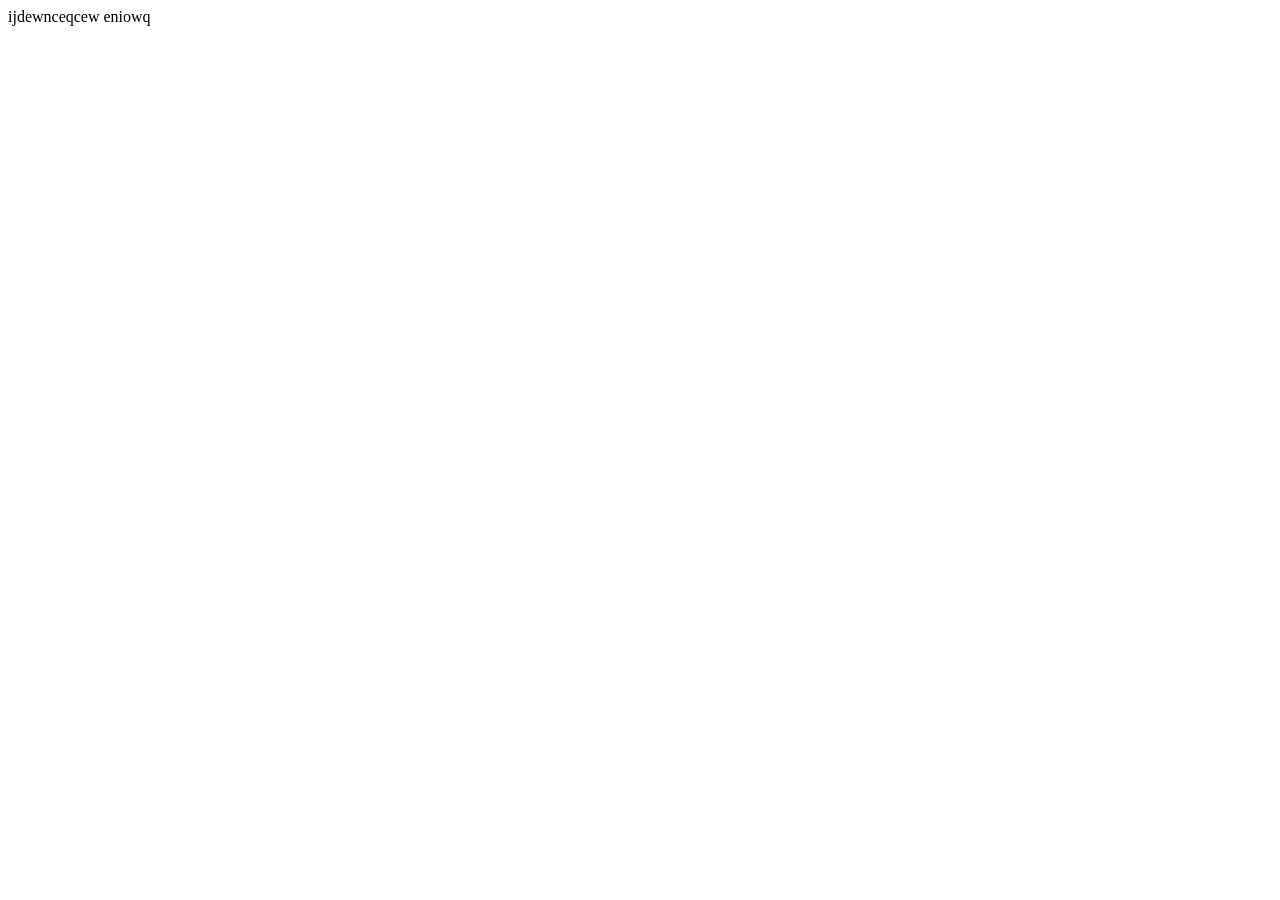
==== viltrixio/html/index.html @ 5497b345 "Update index.html" ====
<!DOCTYPE html>
<html lang="en">
<head>
    <meta charset="UTF-8">
    <meta name="viewport" content="width=device-width, initial-scale=1.0">
    <title>Document</title>
</head>
<body>
    ijdewnceqcew eniowq
</body>
</html>
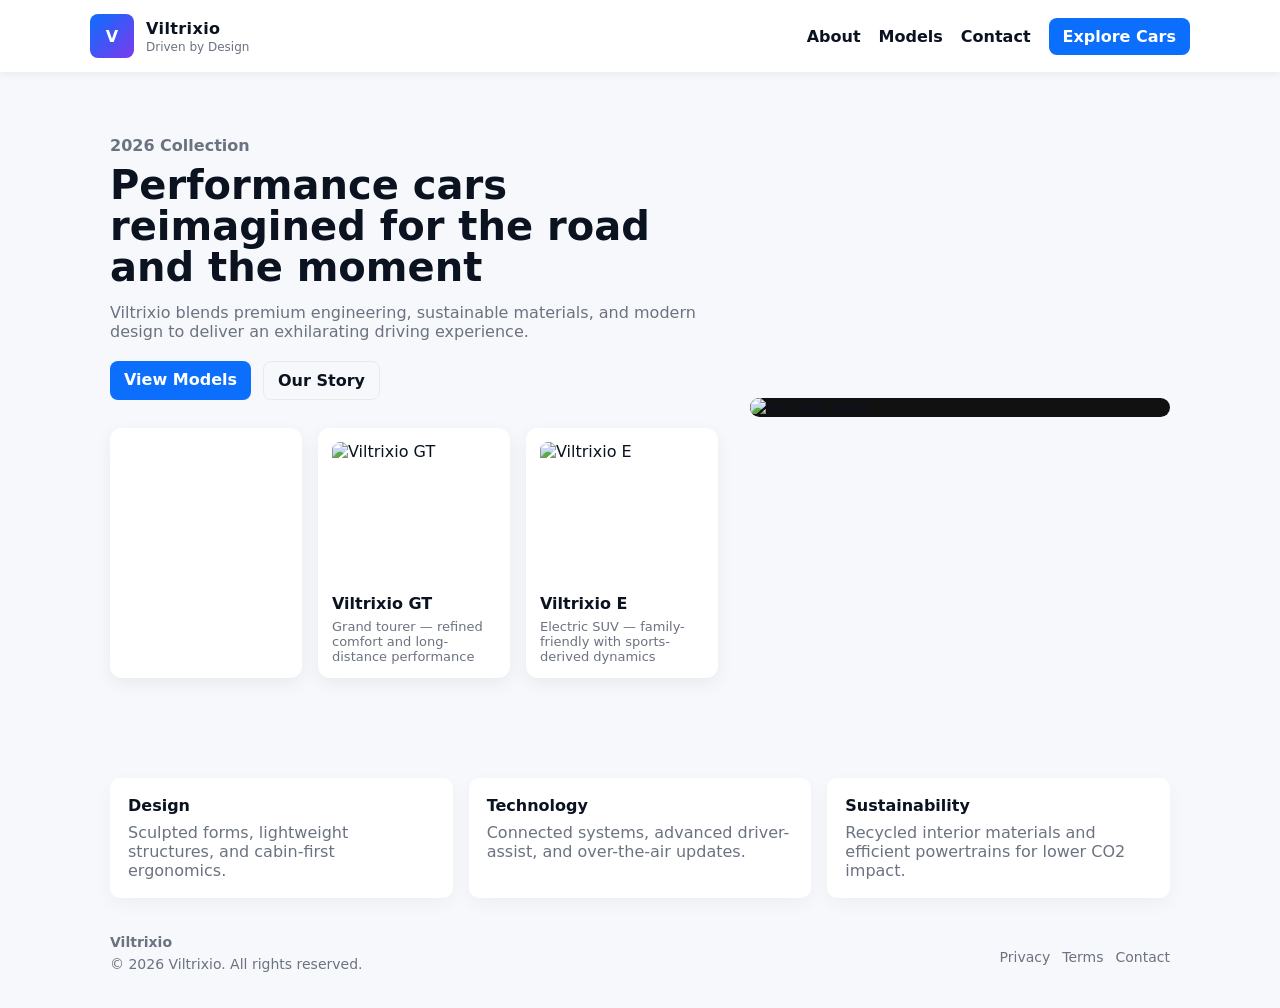
==== commit 1c33fe77: "f" ====
--- a/viltrixio/html/index.html
+++ b/viltrixio/html/index.html
@@ -1,11 +1,181 @@
 <!DOCTYPE html>
 <html lang="en">
 <head>
+        <meta charset="UTF-8">
+        <meta name="viewport" content="width=device-width, initial-scale=1.0">
+        <title>Viltrixio — Driven by Design</title>
+        <meta name="description" content="Viltrixio — Innovative performance cars blending design, technology, and sustainability.">
+        <style>
+            :root{--accent:#0b6efd;--dark:#0b1220;--muted:#6b7280;--card:#ffffff}
+            *{box-sizing:border-box}
+            body{margin:0;font-family:Inter,system-ui,Segoe UI,Roboto,-apple-system,'Helvetica Neue',Arial;color:var(--dark);background:#f7f8fb}
+            header{background:#fff;box-shadow:0 2px 8px rgba(12,18,27,.06);position:sticky;top:0;z-index:40}
+            .container{max-width:1100px;margin:0 auto;padding:0 20px}
+            .nav{display:flex;align-items:center;justify-content:space-between;padding:14px 0}
+            .brand{display:flex;align-items:center;gap:12px;text-decoration:none;color:var(--dark)}
+            .logo{width:44px;height:44px;border-radius:8px;background:linear-gradient(135deg,var(--accent),#7c3aed);display:flex;align-items:center;justify-content:center;color:#fff;font-weight:700}
+            nav ul{list-style:none;display:flex;gap:18px;margin:0;padding:0;align-items:center}
+            nav a{color:var(--dark);text-decoration:none;font-weight:600}
+            .btn{background:var(--accent);color:#fff;padding:9px 14px;border-radius:8px;text-decoration:none;font-weight:700}
+            .mobile-toggle{display:none}
+
+            /* Hero */
+            .hero{display:grid;grid-template-columns:1fr 420px;gap:32px;align-items:center;padding:64px 0}
+            .hero .eyebrow{color:var(--muted);font-weight:600}
+            .hero h1{font-size:40px;margin:10px 0 16px;line-height:1.02}
+            .hero p{color:var(--muted);margin:0 0 20px}
+            .hero-actions{display:flex;gap:12px}
+            .hero-visual{border-radius:12px;overflow:hidden;background:#111}
+            .model-cards{display:grid;grid-template-columns:repeat(3,1fr);gap:16px;margin-top:28px}
+            .card{background:var(--card);padding:14px;border-radius:12px;box-shadow:0 6px 18px rgba(12,18,27,.06);display:flex;flex-direction:column}
+            .card img{width:100%;height:140px;object-fit:cover;border-radius:8px}
+            .card h3{margin:12px 0 6px;font-size:16px}
+            .features{display:flex;gap:16px;margin-top:36px}
+            .feature{background:#fff;border-radius:10px;padding:18px;flex:1;box-shadow:0 6px 18px rgba(12,18,27,.04)}
+
+            footer{padding:36px 0;color:var(--muted);font-size:14px}
+
+            @media (max-width:900px){
+                .hero{grid-template-columns:1fr;}
+                .model-cards{grid-template-columns:repeat(2,1fr)}
+                nav ul{display:none}
+                .mobile-toggle{display:block;background:none;border:0;font-size:18px}
+            }
+            @media (max-width:520px){.model-cards{grid-template-columns:1fr}.hero h1{font-size:28px}}
+        </style>
+        <script>
+            // Mobile nav toggle
+            function toggleNav(){const ul=document.querySelector('nav ul');if(!ul) return;ul.style.display = (ul.style.display==='flex')? 'none' : 'flex'}
+        </script>
+</head>
+<body>
+    <header>
+        <div class="container nav">
+            <a href="index.html" class="brand">
+                <div class="logo">V</div>
+                <div>
+                    <div style="font-weight:800;letter-spacing:.4px">Viltrixio</div>
+                    <div style="font-size:12px;color:var(--muted);margin-top:2px">Driven by Design</div>
+                </div>
+            </a>
+            <nav>
+                <button class="mobile-toggle" aria-label="Toggle navigation" onclick="toggleNav()">☰</button>
+                <ul>
+                    <li><a href="about.html">About</a></li>
+                    <li><a href="cars.html">Models</a></li>
+                    <li><a href="contact.html">Contact</a></li>
+                    <li><a class="btn" href="cars.html">Explore Cars</a></li>
+                </ul>
+            </nav>
+        </div>
+    </header>
+
+    <main class="container">
+        <section class="hero">
+            <div>
+                <div class="eyebrow">2026 Collection</div>
+                <h1>Performance cars reimagined for the road and the moment</h1>
+                <p>Viltrixio blends premium engineering, sustainable materials, and modern design to deliver an exhilarating driving experience.</p>
+                <div class="hero-actions">
+                    <a class="btn" href="cars.html">View Models</a>
+                    <a href="about.html" style="padding:9px 14px;border-radius:8px;background:transparent;color:var(--dark);text-decoration:none;border:1px solid rgba(11,14,22,.06);font-weight:700">Our Story</a>
+                </div>
+
+                <div class="model-cards">
+                    <div class="card">
     <meta charset="UTF-8">
     <meta name="viewport" content="width=device-width, initial-scale=1.0">
-    <title>Document</title>
-</head>
-<body>
-    ijdewnceqcew eniowq
+    <title>Viltrixio — Driven by Design</title>
+    <meta name="description" content="Viltrixio — Innovative performance cars blending design, technology, and sustainability.">
+    <style>
+      :root{--accent:#0b6efd;--dark:#0b1220;--muted:#6b7280;--card:#ffffff}
+      *{box-sizing:border-box}
+      body{margin:0;font-family:Inter,system-ui,Segoe UI,Roboto,-apple-system,'Helvetica Neue',Arial;color:var(--dark);background:#f7f8fb}
+      header{background:#fff;box-shadow:0 2px 8px rgba(12,18,27,.06);position:sticky;top:0;z-index:40}
+      .container{max-width:1100px;margin:0 auto;padding:0 20px}
+      .nav{display:flex;align-items:center;justify-content:space-between;padding:14px 0}
+      .brand{display:flex;align-items:center;gap:12px;text-decoration:none;color:var(--dark)}
+      .logo{width:44px;height:44px;border-radius:8px;background:linear-gradient(135deg,var(--accent),#7c3aed);display:flex;align-items:center;justify-content:center;color:#fff;font-weight:700}
+      nav ul{list-style:none;display:flex;gap:18px;margin:0;padding:0;align-items:center}
+      nav a{color:var(--dark);text-decoration:none;font-weight:600}
+      .btn{background:var(--accent);color:#fff;padding:9px 14px;border-radius:8px;text-decoration:none;font-weight:700}
+      .mobile-toggle{display:none}
+
+      /* Hero */
+      .hero{display:grid;grid-template-columns:1fr 420px;gap:32px;align-items:center;padding:64px 0}
+      .hero .eyebrow{color:var(--muted);font-weight:600}
+      .hero h1{font-size:40px;margin:10px 0 16px;line-height:1.02}
+      .hero p{color:var(--muted);margin:0 0 20px}
+      .hero-actions{display:flex;gap:12px}
+      .hero-visual{border-radius:12px;overflow:hidden;background:#111}
+      .model-cards{display:grid;grid-template-columns:repeat(3,1fr);gap:16px;margin-top:28px}
+      .card{background:var(--card);padding:14px;border-radius:12px;box-shadow:0 6px 18px rgba(12,18,27,.06);display:flex;flex-direction:column}
+      .card img{width:100%;height:140px;object-fit:cover;border-radius:8px}
+      .card h3{margin:12px 0 6px;font-size:16px}
+      .features{display:flex;gap:16px;margin-top:36px}
+      .feature{background:#fff;border-radius:10px;padding:18px;flex:1;box-shadow:0 6px 18px rgba(12,18,27,.04)}
+
+      footer{padding:36px 0;color:var(--muted);font-size:14px}
+
+      @media (max-width:900px){
+        .hero{grid-template-columns:1fr;}
+        .model-cards{grid-template-columns:repeat(2,1fr)}
+        nav ul{display:none}
+        .mobile-toggle{display:block;background:none;border:0;font-size:18px}
+      }
+      @media (max-width:520px){.model-cards{grid-template-columns:1fr}.hero h1{font-size:28px}}
+    </style>
+    <script>
+      // Mobile nav toggle
+      function toggleNav(){const ul=document.querySelector('nav ul');if(!ul) return;ul.style.display = (ul.style.display==='flex')? 'none' : 'flex'}
+    </script>
+                    </div>
+                    <div class="card">
+                        <img src="https://images.unsplash.com/photo-1542362567-b07e54358753?auto=format&fit=crop&w=800&q=60" alt="Viltrixio GT">
+                        <h3>Viltrixio GT</h3>
+                        <div style="color:var(--muted);font-size:13px">Grand tourer — refined comfort and long-distance performance</div>
+                    </div>
+                    <div class="card">
+                        <img src="https://images.unsplash.com/photo-1511919884226-fd3cad34687c?auto=format&fit=crop&w=800&q=60" alt="Viltrixio E">
+                        <h3>Viltrixio E</h3>
+                        <div style="color:var(--muted);font-size:13px">Electric SUV — family-friendly with sports-derived dynamics</div>
+                    </div>
+                </div>
+            </div>
+
+            <div class="hero-visual">
+                <img src="https://images.unsplash.com/photo-1503736334956-4c8f8e92946d?auto=format&fit=crop&w=1200&q=70" alt="Viltrixio hero" style="width:100%;height:420px;object-fit:cover">
+            </div>
+        </section>
+
+        <section class="features" aria-label="Highlights">
+            <div class="feature">
+                <strong>Design</strong>
+                <p style="margin:8px 0 0;color:var(--muted)">Sculpted forms, lightweight structures, and cabin-first ergonomics.</p>
+            </div>
+            <div class="feature">
+                <strong>Technology</strong>
+                <p style="margin:8px 0 0;color:var(--muted)">Connected systems, advanced driver-assist, and over-the-air updates.</p>
+            </div>
+            <div class="feature">
+                <strong>Sustainability</strong>
+                <p style="margin:8px 0 0;color:var(--muted)">Recycled interior materials and efficient powertrains for lower CO2 impact.</p>
+            </div>
+        </section>
+    </main>
+
+    <footer>
+        <div class="container" style="display:flex;justify-content:space-between;align-items:center;flex-wrap:wrap">
+            <div>
+                <div style="font-weight:800">Viltrixio</div>
+                <div style="color:var(--muted);margin-top:6px">© 2026 Viltrixio. All rights reserved.</div>
+            </div>
+            <div style="display:flex;gap:12px;align-items:center;margin-top:8px">
+                <a href="#" style="color:var(--muted);text-decoration:none">Privacy</a>
+                <a href="#" style="color:var(--muted);text-decoration:none">Terms</a>
+                <a href="contact.html" style="color:var(--muted);text-decoration:none">Contact</a>
+            </div>
+        </div>
+    </footer>
 </body>
 </html>
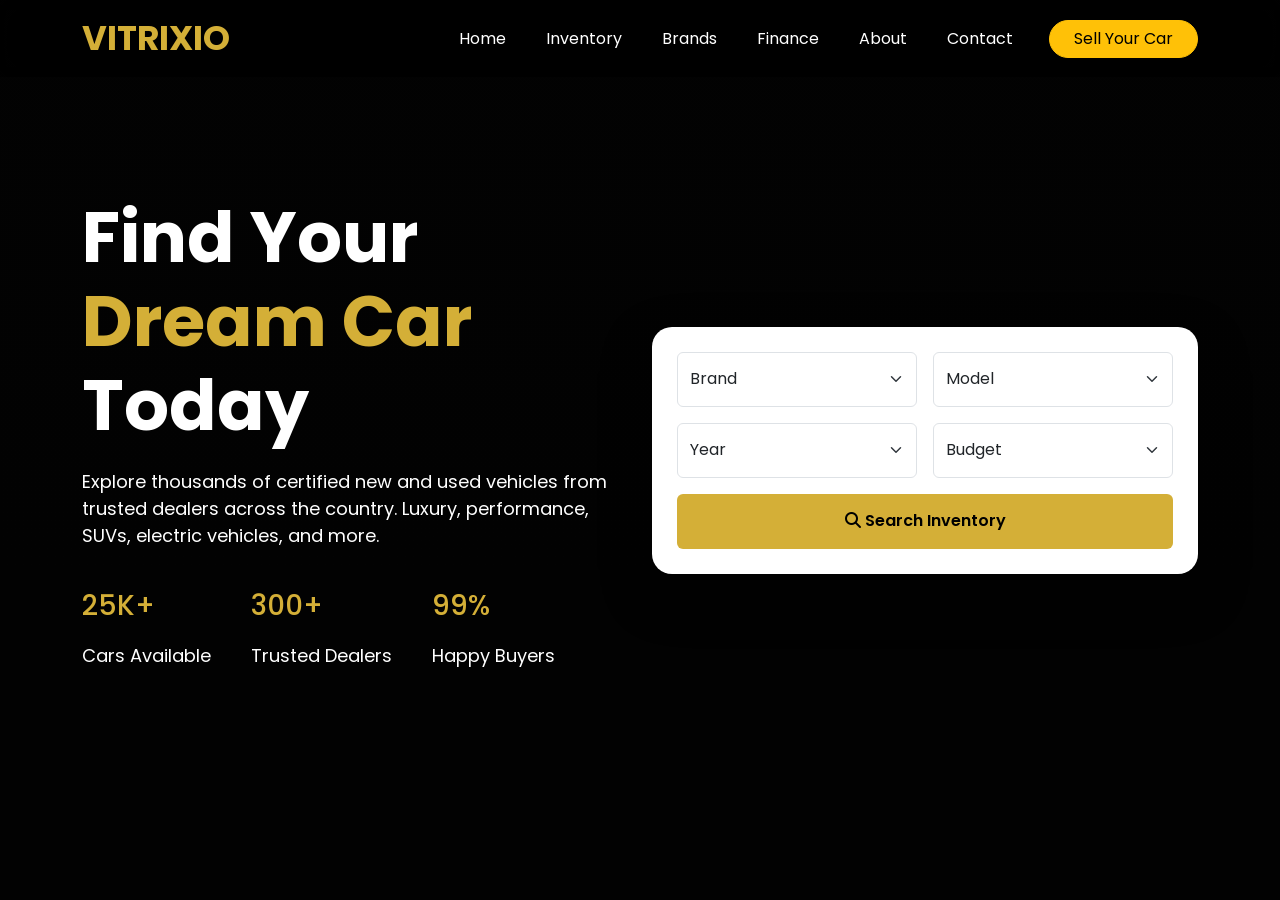
==== commit 4428dbc9: "Update index.html" ====
--- a/viltrixio/html/index.html
+++ b/viltrixio/html/index.html
@@ -1,181 +1,314 @@
 <!DOCTYPE html>
 <html lang="en">
 <head>
-        <meta charset="UTF-8">
-        <meta name="viewport" content="width=device-width, initial-scale=1.0">
-        <title>Viltrixio — Driven by Design</title>
-        <meta name="description" content="Viltrixio — Innovative performance cars blending design, technology, and sustainability.">
-        <style>
-            :root{--accent:#0b6efd;--dark:#0b1220;--muted:#6b7280;--card:#ffffff}
-            *{box-sizing:border-box}
-            body{margin:0;font-family:Inter,system-ui,Segoe UI,Roboto,-apple-system,'Helvetica Neue',Arial;color:var(--dark);background:#f7f8fb}
-            header{background:#fff;box-shadow:0 2px 8px rgba(12,18,27,.06);position:sticky;top:0;z-index:40}
-            .container{max-width:1100px;margin:0 auto;padding:0 20px}
-            .nav{display:flex;align-items:center;justify-content:space-between;padding:14px 0}
-            .brand{display:flex;align-items:center;gap:12px;text-decoration:none;color:var(--dark)}
-            .logo{width:44px;height:44px;border-radius:8px;background:linear-gradient(135deg,var(--accent),#7c3aed);display:flex;align-items:center;justify-content:center;color:#fff;font-weight:700}
-            nav ul{list-style:none;display:flex;gap:18px;margin:0;padding:0;align-items:center}
-            nav a{color:var(--dark);text-decoration:none;font-weight:600}
-            .btn{background:var(--accent);color:#fff;padding:9px 14px;border-radius:8px;text-decoration:none;font-weight:700}
-            .mobile-toggle{display:none}
-
-            /* Hero */
-            .hero{display:grid;grid-template-columns:1fr 420px;gap:32px;align-items:center;padding:64px 0}
-            .hero .eyebrow{color:var(--muted);font-weight:600}
-            .hero h1{font-size:40px;margin:10px 0 16px;line-height:1.02}
-            .hero p{color:var(--muted);margin:0 0 20px}
-            .hero-actions{display:flex;gap:12px}
-            .hero-visual{border-radius:12px;overflow:hidden;background:#111}
-            .model-cards{display:grid;grid-template-columns:repeat(3,1fr);gap:16px;margin-top:28px}
-            .card{background:var(--card);padding:14px;border-radius:12px;box-shadow:0 6px 18px rgba(12,18,27,.06);display:flex;flex-direction:column}
-            .card img{width:100%;height:140px;object-fit:cover;border-radius:8px}
-            .card h3{margin:12px 0 6px;font-size:16px}
-            .features{display:flex;gap:16px;margin-top:36px}
-            .feature{background:#fff;border-radius:10px;padding:18px;flex:1;box-shadow:0 6px 18px rgba(12,18,27,.04)}
-
-            footer{padding:36px 0;color:var(--muted);font-size:14px}
-
-            @media (max-width:900px){
-                .hero{grid-template-columns:1fr;}
-                .model-cards{grid-template-columns:repeat(2,1fr)}
-                nav ul{display:none}
-                .mobile-toggle{display:block;background:none;border:0;font-size:18px}
-            }
-            @media (max-width:520px){.model-cards{grid-template-columns:1fr}.hero h1{font-size:28px}}
-        </style>
-        <script>
-            // Mobile nav toggle
-            function toggleNav(){const ul=document.querySelector('nav ul');if(!ul) return;ul.style.display = (ul.style.display==='flex')? 'none' : 'flex'}
-        </script>
+<meta charset="UTF-8">
+<meta name="viewport" content="width=device-width, initial-scale=1.0">
+
+<title>Vitrixio | Premium Car Dealership</title>
+
+<!-- Bootstrap -->
+<link href="https://cdn.jsdelivr.net/npm/bootstrap@5.3.3/dist/css/bootstrap.min.css" rel="stylesheet">
+
+<!-- Font Awesome -->
+<link rel="stylesheet" href="https://cdnjs.cloudflare.com/ajax/libs/font-awesome/6.6.0/css/all.min.css">
+
+<!-- Google Fonts -->
+<link href="https://fonts.googleapis.com/css2?family=Poppins:wght@300;400;500;600;700&display=swap" rel="stylesheet">
+
+<style>
+
+:root{
+--gold:#D4AF37;
+--dark:#070707;
+--card:#111111;
+}
+
+*{
+margin:0;
+padding:0;
+box-sizing:border-box;
+font-family:Poppins,sans-serif;
+}
+
+body{
+background:var(--dark);
+color:#fff;
+overflow-x:hidden;
+}
+
+.navbar{
+background:rgba(0,0,0,.55);
+backdrop-filter:blur(15px);
+}
+
+.navbar-brand{
+font-size:34px;
+font-weight:700;
+color:var(--gold)!important;
+}
+
+.nav-link{
+color:white!important;
+margin:0 12px;
+}
+
+.hero{
+
+height:100vh;
+
+background:
+linear-gradient(rgba(0,0,0,.65),rgba(0,0,0,.75)),
+url("https://images.unsplash.com/photo-1503376780353-7e6692767b70?auto=format&fit=crop&w=1800&q=80");
+
+background-size:cover;
+background-position:center;
+
+display:flex;
+align-items:center;
+
+}
+
+.hero h1{
+
+font-size:70px;
+font-weight:700;
+
+}
+
+.hero span{
+
+color:var(--gold);
+
+}
+
+.hero p{
+
+font-size:18px;
+margin:20px 0 35px;
+
+}
+
+.search-box{
+
+background:white;
+border-radius:20px;
+padding:25px;
+box-shadow:0 20px 50px rgba(0,0,0,.45);
+
+}
+
+.search-box select{
+
+height:55px;
+
+}
+
+.btn-gold{
+
+background:var(--gold);
+color:black;
+font-weight:600;
+height:55px;
+
+}
+
+.btn-gold:hover{
+
+background:#c79d1d;
+
+}
+
+.stats{
+
+margin-top:40px;
+display:flex;
+gap:40px;
+
+}
+
+.stats h3{
+
+color:var(--gold);
+
+}
+
+</style>
+
 </head>
+
 <body>
-    <header>
-        <div class="container nav">
-            <a href="index.html" class="brand">
-                <div class="logo">V</div>
-                <div>
-                    <div style="font-weight:800;letter-spacing:.4px">Viltrixio</div>
-                    <div style="font-size:12px;color:var(--muted);margin-top:2px">Driven by Design</div>
-                </div>
-            </a>
-            <nav>
-                <button class="mobile-toggle" aria-label="Toggle navigation" onclick="toggleNav()">☰</button>
-                <ul>
-                    <li><a href="about.html">About</a></li>
-                    <li><a href="cars.html">Models</a></li>
-                    <li><a href="contact.html">Contact</a></li>
-                    <li><a class="btn" href="cars.html">Explore Cars</a></li>
-                </ul>
-            </nav>
-        </div>
-    </header>
-
-    <main class="container">
-        <section class="hero">
-            <div>
-                <div class="eyebrow">2026 Collection</div>
-                <h1>Performance cars reimagined for the road and the moment</h1>
-                <p>Viltrixio blends premium engineering, sustainable materials, and modern design to deliver an exhilarating driving experience.</p>
-                <div class="hero-actions">
-                    <a class="btn" href="cars.html">View Models</a>
-                    <a href="about.html" style="padding:9px 14px;border-radius:8px;background:transparent;color:var(--dark);text-decoration:none;border:1px solid rgba(11,14,22,.06);font-weight:700">Our Story</a>
-                </div>
-
-                <div class="model-cards">
-                    <div class="card">
-    <meta charset="UTF-8">
-    <meta name="viewport" content="width=device-width, initial-scale=1.0">
-    <title>Viltrixio — Driven by Design</title>
-    <meta name="description" content="Viltrixio — Innovative performance cars blending design, technology, and sustainability.">
-    <style>
-      :root{--accent:#0b6efd;--dark:#0b1220;--muted:#6b7280;--card:#ffffff}
-      *{box-sizing:border-box}
-      body{margin:0;font-family:Inter,system-ui,Segoe UI,Roboto,-apple-system,'Helvetica Neue',Arial;color:var(--dark);background:#f7f8fb}
-      header{background:#fff;box-shadow:0 2px 8px rgba(12,18,27,.06);position:sticky;top:0;z-index:40}
-      .container{max-width:1100px;margin:0 auto;padding:0 20px}
-      .nav{display:flex;align-items:center;justify-content:space-between;padding:14px 0}
-      .brand{display:flex;align-items:center;gap:12px;text-decoration:none;color:var(--dark)}
-      .logo{width:44px;height:44px;border-radius:8px;background:linear-gradient(135deg,var(--accent),#7c3aed);display:flex;align-items:center;justify-content:center;color:#fff;font-weight:700}
-      nav ul{list-style:none;display:flex;gap:18px;margin:0;padding:0;align-items:center}
-      nav a{color:var(--dark);text-decoration:none;font-weight:600}
-      .btn{background:var(--accent);color:#fff;padding:9px 14px;border-radius:8px;text-decoration:none;font-weight:700}
-      .mobile-toggle{display:none}
-
-      /* Hero */
-      .hero{display:grid;grid-template-columns:1fr 420px;gap:32px;align-items:center;padding:64px 0}
-      .hero .eyebrow{color:var(--muted);font-weight:600}
-      .hero h1{font-size:40px;margin:10px 0 16px;line-height:1.02}
-      .hero p{color:var(--muted);margin:0 0 20px}
-      .hero-actions{display:flex;gap:12px}
-      .hero-visual{border-radius:12px;overflow:hidden;background:#111}
-      .model-cards{display:grid;grid-template-columns:repeat(3,1fr);gap:16px;margin-top:28px}
-      .card{background:var(--card);padding:14px;border-radius:12px;box-shadow:0 6px 18px rgba(12,18,27,.06);display:flex;flex-direction:column}
-      .card img{width:100%;height:140px;object-fit:cover;border-radius:8px}
-      .card h3{margin:12px 0 6px;font-size:16px}
-      .features{display:flex;gap:16px;margin-top:36px}
-      .feature{background:#fff;border-radius:10px;padding:18px;flex:1;box-shadow:0 6px 18px rgba(12,18,27,.04)}
-
-      footer{padding:36px 0;color:var(--muted);font-size:14px}
-
-      @media (max-width:900px){
-        .hero{grid-template-columns:1fr;}
-        .model-cards{grid-template-columns:repeat(2,1fr)}
-        nav ul{display:none}
-        .mobile-toggle{display:block;background:none;border:0;font-size:18px}
-      }
-      @media (max-width:520px){.model-cards{grid-template-columns:1fr}.hero h1{font-size:28px}}
-    </style>
-    <script>
-      // Mobile nav toggle
-      function toggleNav(){const ul=document.querySelector('nav ul');if(!ul) return;ul.style.display = (ul.style.display==='flex')? 'none' : 'flex'}
-    </script>
-                    </div>
-                    <div class="card">
-                        <img src="https://images.unsplash.com/photo-1542362567-b07e54358753?auto=format&fit=crop&w=800&q=60" alt="Viltrixio GT">
-                        <h3>Viltrixio GT</h3>
-                        <div style="color:var(--muted);font-size:13px">Grand tourer — refined comfort and long-distance performance</div>
-                    </div>
-                    <div class="card">
-                        <img src="https://images.unsplash.com/photo-1511919884226-fd3cad34687c?auto=format&fit=crop&w=800&q=60" alt="Viltrixio E">
-                        <h3>Viltrixio E</h3>
-                        <div style="color:var(--muted);font-size:13px">Electric SUV — family-friendly with sports-derived dynamics</div>
-                    </div>
-                </div>
-            </div>
-
-            <div class="hero-visual">
-                <img src="https://images.unsplash.com/photo-1503736334956-4c8f8e92946d?auto=format&fit=crop&w=1200&q=70" alt="Viltrixio hero" style="width:100%;height:420px;object-fit:cover">
-            </div>
-        </section>
-
-        <section class="features" aria-label="Highlights">
-            <div class="feature">
-                <strong>Design</strong>
-                <p style="margin:8px 0 0;color:var(--muted)">Sculpted forms, lightweight structures, and cabin-first ergonomics.</p>
-            </div>
-            <div class="feature">
-                <strong>Technology</strong>
-                <p style="margin:8px 0 0;color:var(--muted)">Connected systems, advanced driver-assist, and over-the-air updates.</p>
-            </div>
-            <div class="feature">
-                <strong>Sustainability</strong>
-                <p style="margin:8px 0 0;color:var(--muted)">Recycled interior materials and efficient powertrains for lower CO2 impact.</p>
-            </div>
-        </section>
-    </main>
-
-    <footer>
-        <div class="container" style="display:flex;justify-content:space-between;align-items:center;flex-wrap:wrap">
-            <div>
-                <div style="font-weight:800">Viltrixio</div>
-                <div style="color:var(--muted);margin-top:6px">© 2026 Viltrixio. All rights reserved.</div>
-            </div>
-            <div style="display:flex;gap:12px;align-items:center;margin-top:8px">
-                <a href="#" style="color:var(--muted);text-decoration:none">Privacy</a>
-                <a href="#" style="color:var(--muted);text-decoration:none">Terms</a>
-                <a href="contact.html" style="color:var(--muted);text-decoration:none">Contact</a>
-            </div>
-        </div>
-    </footer>
-</body>
-</html>+
+<nav class="navbar navbar-expand-lg navbar-dark fixed-top">
+
+<div class="container">
+
+<a class="navbar-brand" href="#">VITRIXIO</a>
+
+<button class="navbar-toggler" data-bs-toggle="collapse" data-bs-target="#menu">
+
+<span class="navbar-toggler-icon"></span>
+
+</button>
+
+<div class="collapse navbar-collapse" id="menu">
+
+<ul class="navbar-nav ms-auto">
+
+<li class="nav-item"><a class="nav-link" href="#">Home</a></li>
+<li class="nav-item"><a class="nav-link" href="#">Inventory</a></li>
+<li class="nav-item"><a class="nav-link" href="#">Brands</a></li>
+<li class="nav-item"><a class="nav-link" href="#">Finance</a></li>
+<li class="nav-item"><a class="nav-link" href="#">About</a></li>
+<li class="nav-item"><a class="nav-link" href="#">Contact</a></li>
+
+</ul>
+
+<a class="btn btn-warning ms-3 px-4 rounded-pill">
+Sell Your Car
+</a>
+
+</div>
+
+</div>
+
+</nav>
+
+<section class="hero">
+
+<div class="container">
+
+<div class="row align-items-center">
+
+<div class="col-lg-6">
+
+<h1>
+
+Find Your <span>Dream Car</span>
+
+Today
+
+</h1>
+
+<p>
+
+Explore thousands of certified new and used vehicles from trusted dealers across the country.
+
+Luxury, performance, SUVs, electric vehicles, and more.
+
+</p>
+
+<div class="stats">
+
+<div>
+
+<h3>25K+</h3>
+
+<p>Cars Available</p>
+
+</div>
+
+<div>
+
+<h3>300+</h3>
+
+<p>Trusted Dealers</p>
+
+</div>
+
+<div>
+
+<h3>99%</h3>
+
+<p>Happy Buyers</p>
+
+</div>
+
+</div>
+
+</div>
+
+<div class="col-lg-6">
+
+<div class="search-box">
+
+<div class="row g-3">
+
+<div class="col-md-6">
+
+<select class="form-select">
+<option>Brand</option>
+<option>Mercedes-Benz</option>
+<option>BMW</option>
+<option>Toyota</option>
+<option>Audi</option>
+<option>Lexus</option>
+</select>
+
+</div>
+
+<div class="col-md-6">
+
+<select class="form-select">
+
+<option>Model</option>
+
+<option>SUV</option>
+<option>Sedan</option>
+<option>Coupe</option>
+
+</select>
+
+</div>
+
+<div class="col-md-6">
+
+<select class="form-select">
+
+<option>Year</option>
+
+<option>2025</option>
+<option>2024</option>
+<option>2023</option>
+
+</select>
+
+</div>
+
+<div class="col-md-6">
+
+<select class="form-select">
+
+<option>Budget</option>
+
+<option>$10k+</option>
+<option>$30k+</option>
+<option>$50k+</option>
+<option>$100k+</option>
+
+</select>
+
+</div>
+
+<div class="col-12">
+
+<button class="btn btn-gold w-100">
+
+<i class="fa-solid fa-magnifying-glass"></i>
+
+Search Inventory
+
+</button>
+
+</div>
+
+</div>
+
+</div>
+
+</div>
+
+</div>
+
+</div>
+
+</section>
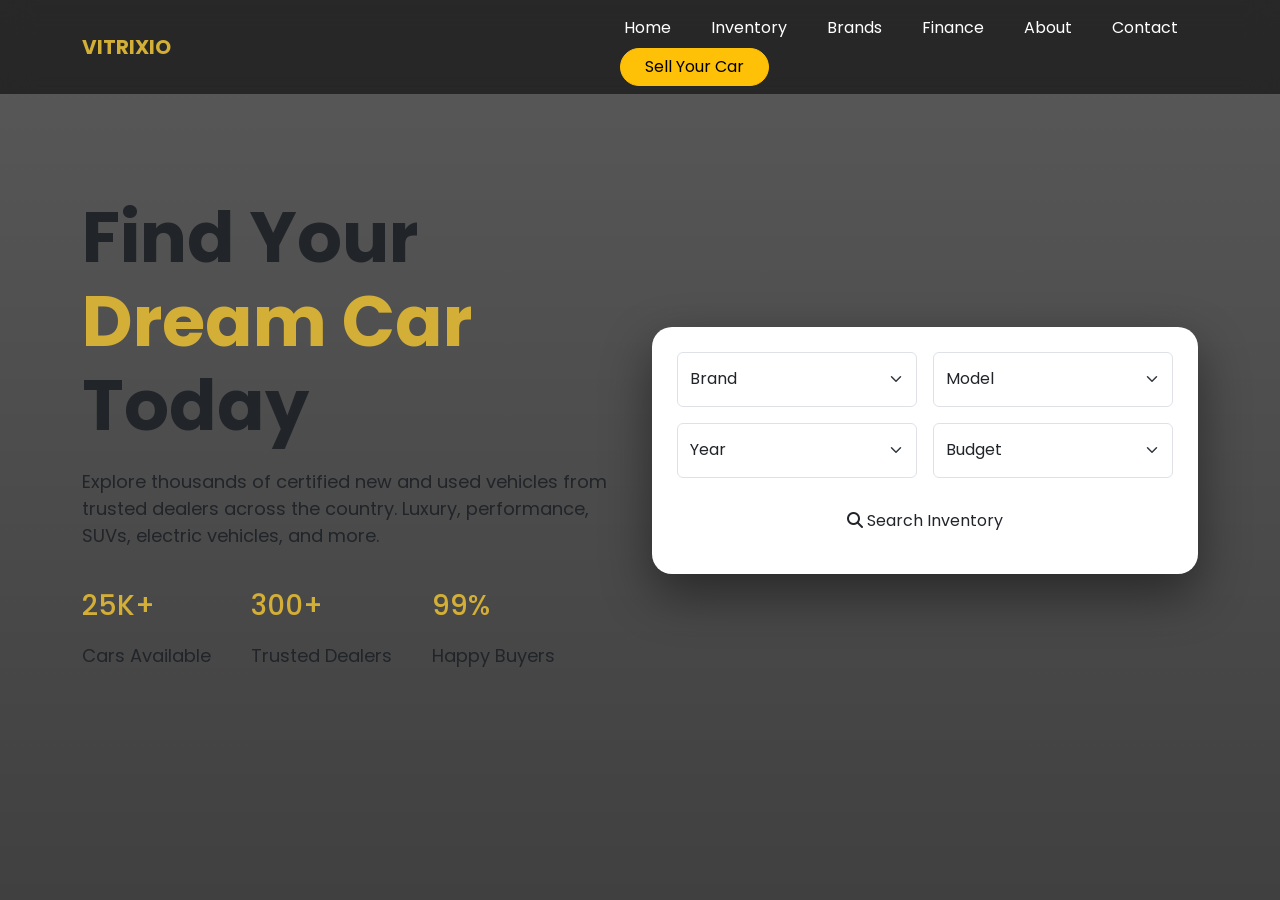
==== commit 60c7adfa: "heda" ====
--- a/viltrixio/html/index.html
+++ b/viltrixio/html/index.html
@@ -3,9 +3,8 @@
 <head>
 <meta charset="UTF-8">
 <meta name="viewport" content="width=device-width, initial-scale=1.0">
-
 <title>Vitrixio | Premium Car Dealership</title>
-
+<link rel="stylesheet" href="../css/index.css">
 <!-- Bootstrap -->
 <link href="https://cdn.jsdelivr.net/npm/bootstrap@5.3.3/dist/css/bootstrap.min.css" rel="stylesheet">
 
@@ -15,124 +14,7 @@
 <!-- Google Fonts -->
 <link href="https://fonts.googleapis.com/css2?family=Poppins:wght@300;400;500;600;700&display=swap" rel="stylesheet">
 
-<style>
 
-:root{
---gold:#D4AF37;
---dark:#070707;
---card:#111111;
-}
-
-*{
-margin:0;
-padding:0;
-box-sizing:border-box;
-font-family:Poppins,sans-serif;
-}
-
-body{
-background:var(--dark);
-color:#fff;
-overflow-x:hidden;
-}
-
-.navbar{
-background:rgba(0,0,0,.55);
-backdrop-filter:blur(15px);
-}
-
-.navbar-brand{
-font-size:34px;
-font-weight:700;
-color:var(--gold)!important;
-}
-
-.nav-link{
-color:white!important;
-margin:0 12px;
-}
-
-.hero{
-
-height:100vh;
-
-background:
-linear-gradient(rgba(0,0,0,.65),rgba(0,0,0,.75)),
-url("https://images.unsplash.com/photo-1503376780353-7e6692767b70?auto=format&fit=crop&w=1800&q=80");
-
-background-size:cover;
-background-position:center;
-
-display:flex;
-align-items:center;
-
-}
-
-.hero h1{
-
-font-size:70px;
-font-weight:700;
-
-}
-
-.hero span{
-
-color:var(--gold);
-
-}
-
-.hero p{
-
-font-size:18px;
-margin:20px 0 35px;
-
-}
-
-.search-box{
-
-background:white;
-border-radius:20px;
-padding:25px;
-box-shadow:0 20px 50px rgba(0,0,0,.45);
-
-}
-
-.search-box select{
-
-height:55px;
-
-}
-
-.btn-gold{
-
-background:var(--gold);
-color:black;
-font-weight:600;
-height:55px;
-
-}
-
-.btn-gold:hover{
-
-background:#c79d1d;
-
-}
-
-.stats{
-
-margin-top:40px;
-display:flex;
-gap:40px;
-
-}
-
-.stats h3{
-
-color:var(--gold);
-
-}
-
-</style>
 
 </head>
 
@@ -150,16 +32,16 @@
 
 </button>
 
-<div class="collapse navbar-collapse" id="menu">
+<div ="collapse navbar-collapse" id="menu">
 
 <ul class="navbar-nav ms-auto">
 
-<li class="nav-item"><a class="nav-link" href="#">Home</a></li>
-<li class="nav-item"><a class="nav-link" href="#">Inventory</a></li>
-<li class="nav-item"><a class="nav-link" href="#">Brands</a></li>
-<li class="nav-item"><a class="nav-link" href="#">Finance</a></li>
-<li class="nav-item"><a class="nav-link" href="#">About</a></li>
-<li class="nav-item"><a class="nav-link" href="#">Contact</a></li>
+<li class="nav-item"><a class="nav-link" href="index.html">Home</a></li>
+<li class="nav-item"><a class="nav-link" href="inventory.html">Inventory</a></li>
+<li class="nav-item"><a class="nav-link" href="brands.html">Brands</a></li>
+<li class="nav-item"><a class="nav-link" href="finance.html">Finance</a></li>
+<li class="nav-item"><a class="nav-link" href="about.html">About</a></li>
+<li class="nav-item"><a class="nav-link" href="contact.html">Contact</a></li>
 
 </ul>
 
--- a/viltrixio/css/index.css
+++ b/viltrixio/css/index.css
@@ -0,0 +1,117 @@
+
+
+:root{
+--gold:#D4AF37;
+--dark:#070707;
+--card:#111111;
+}
+
+*{
+margin:0;
+padding:0;
+box-sizing:border-box;
+font-family:Poppins,sans-serif;
+}
+
+body{
+background:var(--dark);
+color:#fff;
+overflow-x:hidden;
+}
+
+.navbar{
+background:rgba(0,0,0,.55);
+backdrop-filter:blur(15px);
+}
+
+.navbar-brand{
+font-size:34px;
+font-weight:700;
+color:var(--gold)!important;
+}
+
+.nav-link{
+color:white!important;
+margin:0 12px;
+}
+
+.hero{
+
+height:100vh;
+
+background:
+linear-gradient(rgba(0,0,0,.65),rgba(0,0,0,.75)),
+url("https://images.unsplash.com/photo-1503376780353-7e6692767b70?auto=format&fit=crop&w=1800&q=80");
+
+background-size:cover;
+background-position:center;
+
+display:flex;
+align-items:center;
+
+}
+
+.hero h1{
+
+font-size:70px;
+font-weight:700;
+
+}
+
+.hero span{
+
+color:var(--gold);
+
+}
+
+.hero p{
+
+font-size:18px;
+margin:20px 0 35px;
+
+}
+
+.search-box{
+
+background:white;
+border-radius:20px;
+padding:25px;
+box-shadow:0 20px 50px rgba(0,0,0,.45);
+
+}
+
+.search-box select{
+
+height:55px;
+
+}
+
+.btn-gold{
+
+background:var(--gold);
+color:black;
+font-weight:600;
+height:55px;
+
+}
+
+.btn-gold:hover{
+
+background:#c79d1d;
+
+}
+
+.stats{
+
+margin-top:40px;
+display:flex;
+gap:40px;
+
+}
+
+.stats h3{
+
+color:var(--gold);
+
+}
+
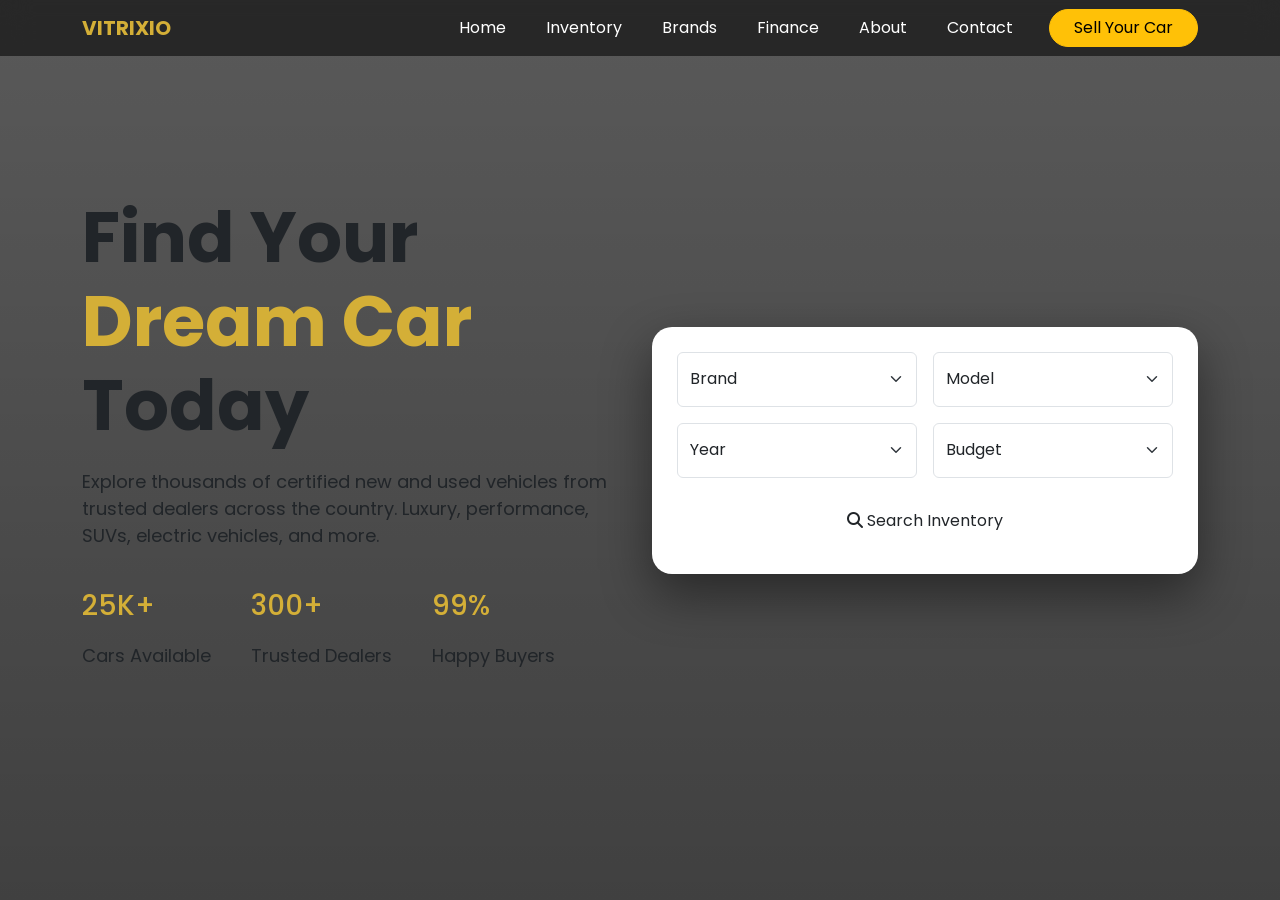
==== commit a46f34d3: "inventory" ====
--- a/viltrixio/html/index.html
+++ b/viltrixio/html/index.html
@@ -24,15 +24,15 @@
 
 <div class="container">
 
-<a class="navbar-brand" href="#">VITRIXIO</a>
+<a class="navbar-brand" href="index.html">VITRIXIO</a>
 
-<button class="navbar-toggler" data-bs-toggle="collapse" data-bs-target="#menu">
+<button class="navbar-toggler" type="button" data-bs-toggle="collapse" data-bs-target="#menu" aria-controls="menu" aria-expanded="false" aria-label="Toggle navigation">
 
 <span class="navbar-toggler-icon"></span>
 
 </button>
 
-<div ="collapse navbar-collapse" id="menu">
+<div class="collapse navbar-collapse" id="menu">
 
 <ul class="navbar-nav ms-auto">
 
@@ -55,7 +55,7 @@
 
 </nav>
 
-<section class="hero">
+<section class="hero fade-in">
 
 <div class="container">
 
